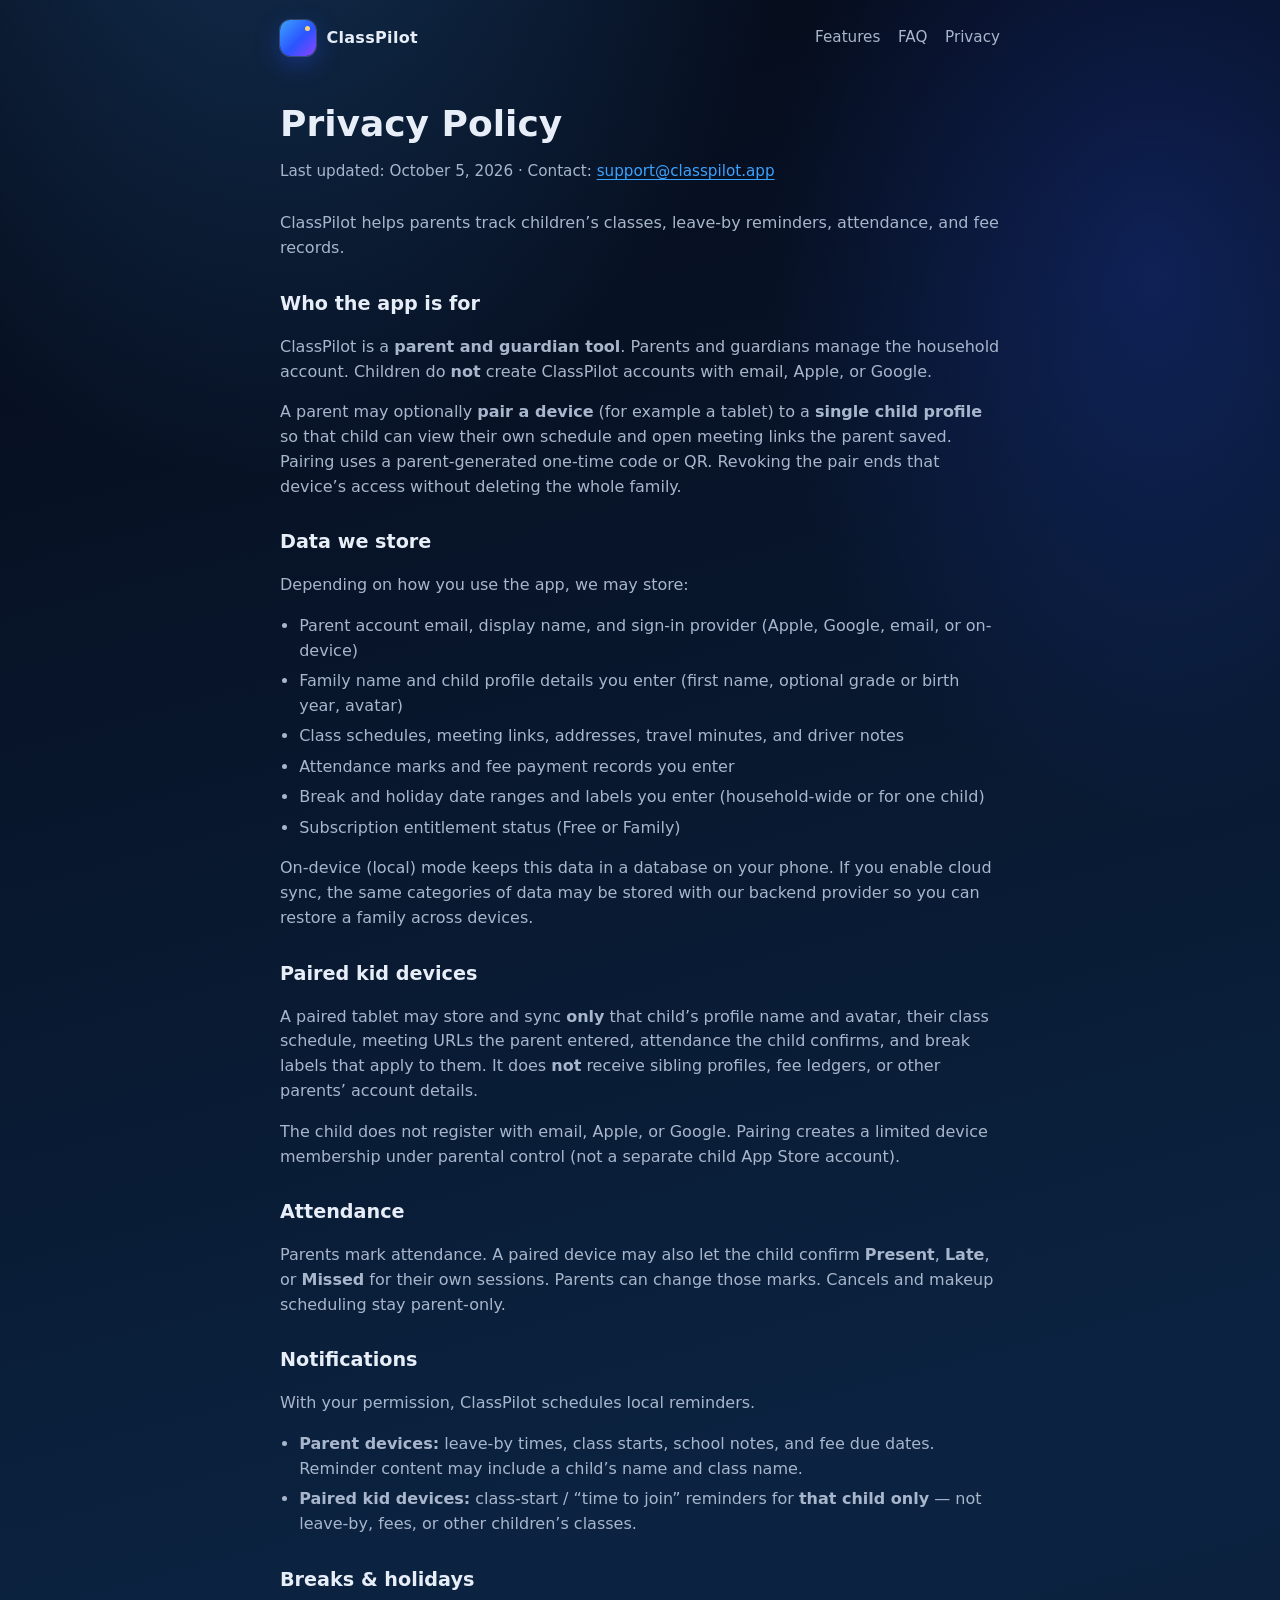
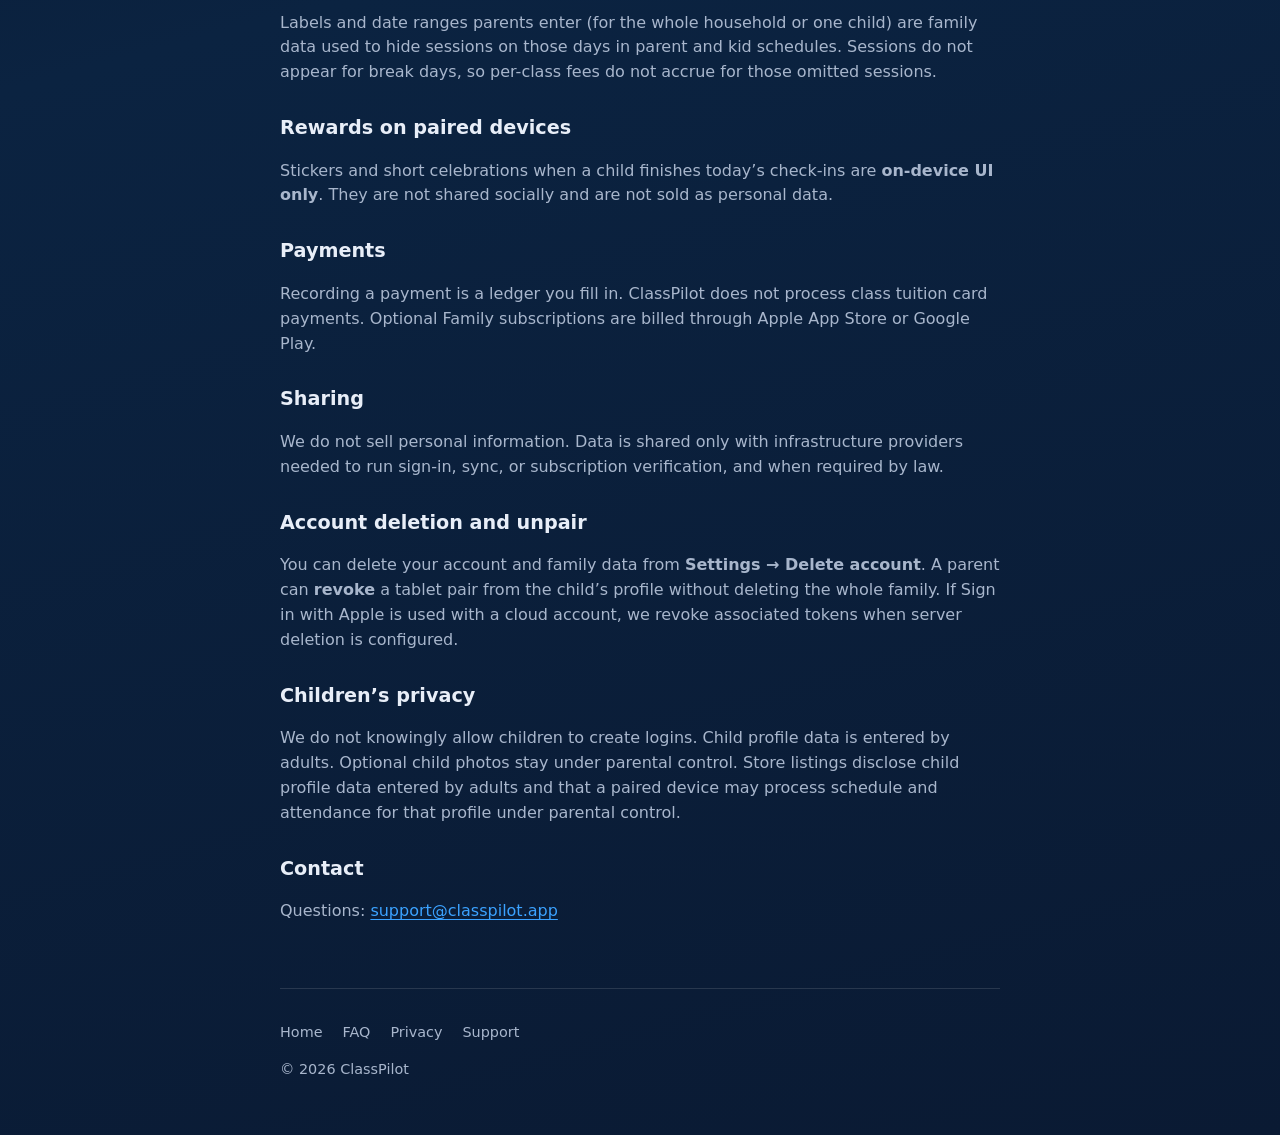
==== privacy.html @ 4e38a696 "Add ClassPilot FAQ and privacy site for Cloudflare Pages. Static marketing pages with /privacy redir" ====
<!DOCTYPE html>
<html lang="en">
  <head>
    <meta charset="utf-8" />
    <meta name="viewport" content="width=device-width, initial-scale=1" />
    <title>Privacy Policy — ClassPilot</title>
    <meta
      name="description"
      content="ClassPilot privacy policy for parents using the family class tracker."
    />
    <link rel="stylesheet" href="styles.css" />
  </head>
  <body>
    <div class="wrap">
      <header class="site-header">
        <a class="brand" href="./">
          <span class="brand-mark" aria-hidden="true"></span>
          ClassPilot
        </a>
        <nav class="nav" aria-label="Primary">
          <a href="./#features">Features</a>
          <a href="./#faq">FAQ</a>
          <a href="privacy.html">Privacy</a>
        </nav>
      </header>

      <main class="prose">
        <h1>Privacy Policy</h1>
        <p class="meta">
          Last updated: October 5, 2026 · Contact:
          <a href="mailto:support@classpilot.app">support@classpilot.app</a>
        </p>

        <p>
          ClassPilot helps parents track children’s classes, leave-by reminders,
          attendance, and fee records.
        </p>

        <h2>Who the app is for</h2>
        <p>
          ClassPilot is a <strong>parent and guardian tool</strong>. Parents and
          guardians manage the household account. Children do
          <strong>not</strong> create ClassPilot accounts with email, Apple, or Google.
        </p>
        <p>
          A parent may optionally <strong>pair a device</strong> (for example a tablet)
          to a <strong>single child profile</strong> so that child can view their own
          schedule and open meeting links the parent saved. Pairing uses a
          parent-generated one-time code or QR. Revoking the pair ends that device’s
          access without deleting the whole family.
        </p>

        <h2>Data we store</h2>
        <p>Depending on how you use the app, we may store:</p>
        <ul>
          <li>
            Parent account email, display name, and sign-in provider (Apple, Google,
            email, or on-device)
          </li>
          <li>
            Family name and child profile details you enter (first name, optional grade
            or birth year, avatar)
          </li>
          <li>
            Class schedules, meeting links, addresses, travel minutes, and driver notes
          </li>
          <li>Attendance marks and fee payment records you enter</li>
          <li>
            Break and holiday date ranges and labels you enter (household-wide or for
            one child)
          </li>
          <li>Subscription entitlement status (Free or Family)</li>
        </ul>
        <p>
          On-device (local) mode keeps this data in a database on your phone. If you
          enable cloud sync, the same categories of data may be stored with our backend
          provider so you can restore a family across devices.
        </p>

        <h2>Paired kid devices</h2>
        <p>
          A paired tablet may store and sync <strong>only</strong> that child’s profile
          name and avatar, their class schedule, meeting URLs the parent entered,
          attendance the child confirms, and break labels that apply to them. It does
          <strong>not</strong> receive sibling profiles, fee ledgers, or other parents’
          account details.
        </p>
        <p>
          The child does not register with email, Apple, or Google. Pairing creates a
          limited device membership under parental control (not a separate child App
          Store account).
        </p>

        <h2>Attendance</h2>
        <p>
          Parents mark attendance. A paired device may also let the child confirm
          <strong>Present</strong>, <strong>Late</strong>, or <strong>Missed</strong>
          for their own sessions. Parents can change those marks. Cancels and makeup
          scheduling stay parent-only.
        </p>

        <h2>Notifications</h2>
        <p>With your permission, ClassPilot schedules local reminders.</p>
        <ul>
          <li>
            <strong>Parent devices:</strong> leave-by times, class starts, school notes,
            and fee due dates. Reminder content may include a child’s name and class name.
          </li>
          <li>
            <strong>Paired kid devices:</strong> class-start / “time to join” reminders
            for <strong>that child only</strong> — not leave-by, fees, or other
            children’s classes.
          </li>
        </ul>

        <h2>Breaks &amp; holidays</h2>
        <p>
          Labels and date ranges parents enter (for the whole household or one child)
          are family data used to hide sessions on those days in parent and kid
          schedules. Sessions do not appear for break days, so per-class fees do not
          accrue for those omitted sessions.
        </p>

        <h2>Rewards on paired devices</h2>
        <p>
          Stickers and short celebrations when a child finishes today’s check-ins are
          <strong>on-device UI only</strong>. They are not shared socially and are not
          sold as personal data.
        </p>

        <h2>Payments</h2>
        <p>
          Recording a payment is a ledger you fill in. ClassPilot does not process class
          tuition card payments. Optional Family subscriptions are billed through Apple
          App Store or Google Play.
        </p>

        <h2>Sharing</h2>
        <p>
          We do not sell personal information. Data is shared only with infrastructure
          providers needed to run sign-in, sync, or subscription verification, and when
          required by law.
        </p>

        <h2>Account deletion and unpair</h2>
        <p>
          You can delete your account and family data from
          <strong>Settings → Delete account</strong>. A parent can
          <strong>revoke</strong> a tablet pair from the child’s profile without
          deleting the whole family. If Sign in with Apple is used with a cloud account,
          we revoke associated tokens when server deletion is configured.
        </p>

        <h2>Children’s privacy</h2>
        <p>
          We do not knowingly allow children to create logins. Child profile data is
          entered by adults. Optional child photos stay under parental control. Store
          listings disclose child profile data entered by adults and that a paired
          device may process schedule and attendance for that profile under parental
          control.
        </p>

        <h2>Contact</h2>
        <p>
          Questions:
          <a href="mailto:support@classpilot.app">support@classpilot.app</a>
        </p>
      </main>

      <footer class="site-footer">
        <nav aria-label="Footer">
          <a href="./">Home</a>
          <a href="./#faq">FAQ</a>
          <a href="privacy.html">Privacy</a>
          <a href="mailto:support@classpilot.app">Support</a>
        </nav>
        <p>© <span id="y"></span> ClassPilot</p>
      </footer>
    </div>
    <script>
      document.getElementById("y").textContent = new Date().getFullYear();
    </script>
  </body>
</html>
---- styles.css ----
:root {
  --navy: #0b2341;
  --deep: #050a18;
  --cyan: #3ba2ff;
  --indigo: #2a54ff;
  --gold: #ffd770;
  --teal: #14b8b5;
  --text: #e8eef8;
  --muted: #a8b6cc;
  --card: rgba(255, 255, 255, 0.06);
  --line: rgba(255, 255, 255, 0.12);
  --radius: 16px;
  --max: 720px;
  --font: "Segoe UI", system-ui, -apple-system, sans-serif;
}

*,
*::before,
*::after {
  box-sizing: border-box;
}

html {
  scroll-behavior: smooth;
}

body {
  margin: 0;
  min-height: 100vh;
  font-family: var(--font);
  color: var(--text);
  background:
    radial-gradient(ellipse 80% 50% at 20% -10%, rgba(59, 162, 255, 0.28), transparent 55%),
    radial-gradient(ellipse 60% 40% at 90% 10%, rgba(42, 84, 255, 0.22), transparent 50%),
    linear-gradient(165deg, var(--deep) 0%, var(--navy) 55%, #0a1a33 100%);
  line-height: 1.55;
}

a {
  color: var(--cyan);
  text-decoration-thickness: 1px;
  text-underline-offset: 3px;
}

a:hover {
  color: var(--gold);
}

.wrap {
  width: min(100% - 2rem, var(--max));
  margin-inline: auto;
}

.site-header {
  display: flex;
  align-items: center;
  justify-content: space-between;
  gap: 1rem;
  padding: 1.25rem 0 0.5rem;
}

.brand {
  display: inline-flex;
  align-items: center;
  gap: 0.65rem;
  color: var(--text);
  text-decoration: none;
  font-weight: 700;
  letter-spacing: 0.02em;
}

.brand-mark {
  width: 2.25rem;
  height: 2.25rem;
  border-radius: 0.65rem;
  background:
    linear-gradient(135deg, var(--cyan), var(--indigo) 55%, #8e44ff);
  box-shadow: 0 0 0 1px rgba(255, 255, 255, 0.15), 0 8px 24px rgba(42, 84, 255, 0.35);
  position: relative;
}

.brand-mark::after {
  content: "";
  position: absolute;
  top: 0.35rem;
  right: 0.35rem;
  width: 0.35rem;
  height: 0.35rem;
  border-radius: 50%;
  background: var(--gold);
}

.nav {
  display: flex;
  flex-wrap: wrap;
  gap: 0.85rem 1.1rem;
  font-size: 0.95rem;
}

.nav a {
  color: var(--muted);
  text-decoration: none;
}

.nav a:hover {
  color: var(--text);
}

.hero {
  padding: 3.5rem 0 2.5rem;
}

.hero h1 {
  margin: 0 0 0.75rem;
  font-size: clamp(2rem, 5vw, 2.75rem);
  line-height: 1.15;
  letter-spacing: -0.02em;
}

.tagline {
  margin: 0 0 1.5rem;
  max-width: 34ch;
  color: var(--muted);
  font-size: 1.1rem;
}

.cta-row {
  display: flex;
  flex-wrap: wrap;
  gap: 0.75rem;
}

.btn {
  display: inline-flex;
  align-items: center;
  justify-content: center;
  padding: 0.7rem 1.15rem;
  border-radius: 14px;
  font-weight: 600;
  text-decoration: none;
  border: 1px solid transparent;
  transition: transform 0.15s ease, background 0.15s ease;
}

.btn:hover {
  transform: translateY(-1px);
  color: var(--text);
}

.btn-primary {
  background: linear-gradient(135deg, var(--cyan), var(--indigo));
  color: #fff;
}

.btn-ghost {
  background: var(--card);
  border-color: var(--line);
  color: var(--text);
}

.section {
  padding: 2rem 0;
  border-top: 1px solid var(--line);
}

.section h2 {
  margin: 0 0 0.35rem;
  font-size: 1.45rem;
  letter-spacing: -0.01em;
}

.section-lead {
  margin: 0 0 1.25rem;
  color: var(--muted);
}

.features {
  list-style: none;
  margin: 0;
  padding: 0;
  display: grid;
  gap: 0.75rem;
}

.features li {
  padding: 0.9rem 1rem;
  border-radius: var(--radius);
  background: var(--card);
  border: 1px solid var(--line);
}

.features strong {
  display: block;
  margin-bottom: 0.15rem;
  color: #fff;
}

.features span {
  color: var(--muted);
  font-size: 0.95rem;
}

.faq details {
  border: 1px solid var(--line);
  border-radius: var(--radius);
  background: var(--card);
  padding: 0.85rem 1rem;
  margin-bottom: 0.65rem;
}

.faq summary {
  cursor: pointer;
  font-weight: 600;
  list-style-position: outside;
}

.faq details[open] summary {
  margin-bottom: 0.5rem;
  color: var(--cyan);
}

.faq p {
  margin: 0;
  color: var(--muted);
}

.site-footer {
  padding: 2rem 0 2.5rem;
  border-top: 1px solid var(--line);
  color: var(--muted);
  font-size: 0.9rem;
}

.site-footer nav {
  display: flex;
  flex-wrap: wrap;
  gap: 0.75rem 1.25rem;
  margin-bottom: 0.75rem;
}

.site-footer a {
  color: var(--muted);
  text-decoration: none;
}

.site-footer a:hover {
  color: var(--text);
}

/* Privacy page */
.prose {
  padding: 2rem 0 3rem;
}

.prose h1 {
  margin: 0 0 0.5rem;
  font-size: clamp(1.75rem, 4vw, 2.25rem);
}

.prose .meta {
  color: var(--muted);
  margin: 0 0 1.75rem;
  font-size: 0.95rem;
}

.prose h2 {
  margin: 1.75rem 0 0.5rem;
  font-size: 1.2rem;
}

.prose p,
.prose li {
  color: var(--muted);
}

.prose ul {
  padding-left: 1.2rem;
}

.prose li {
  margin-bottom: 0.35rem;
}
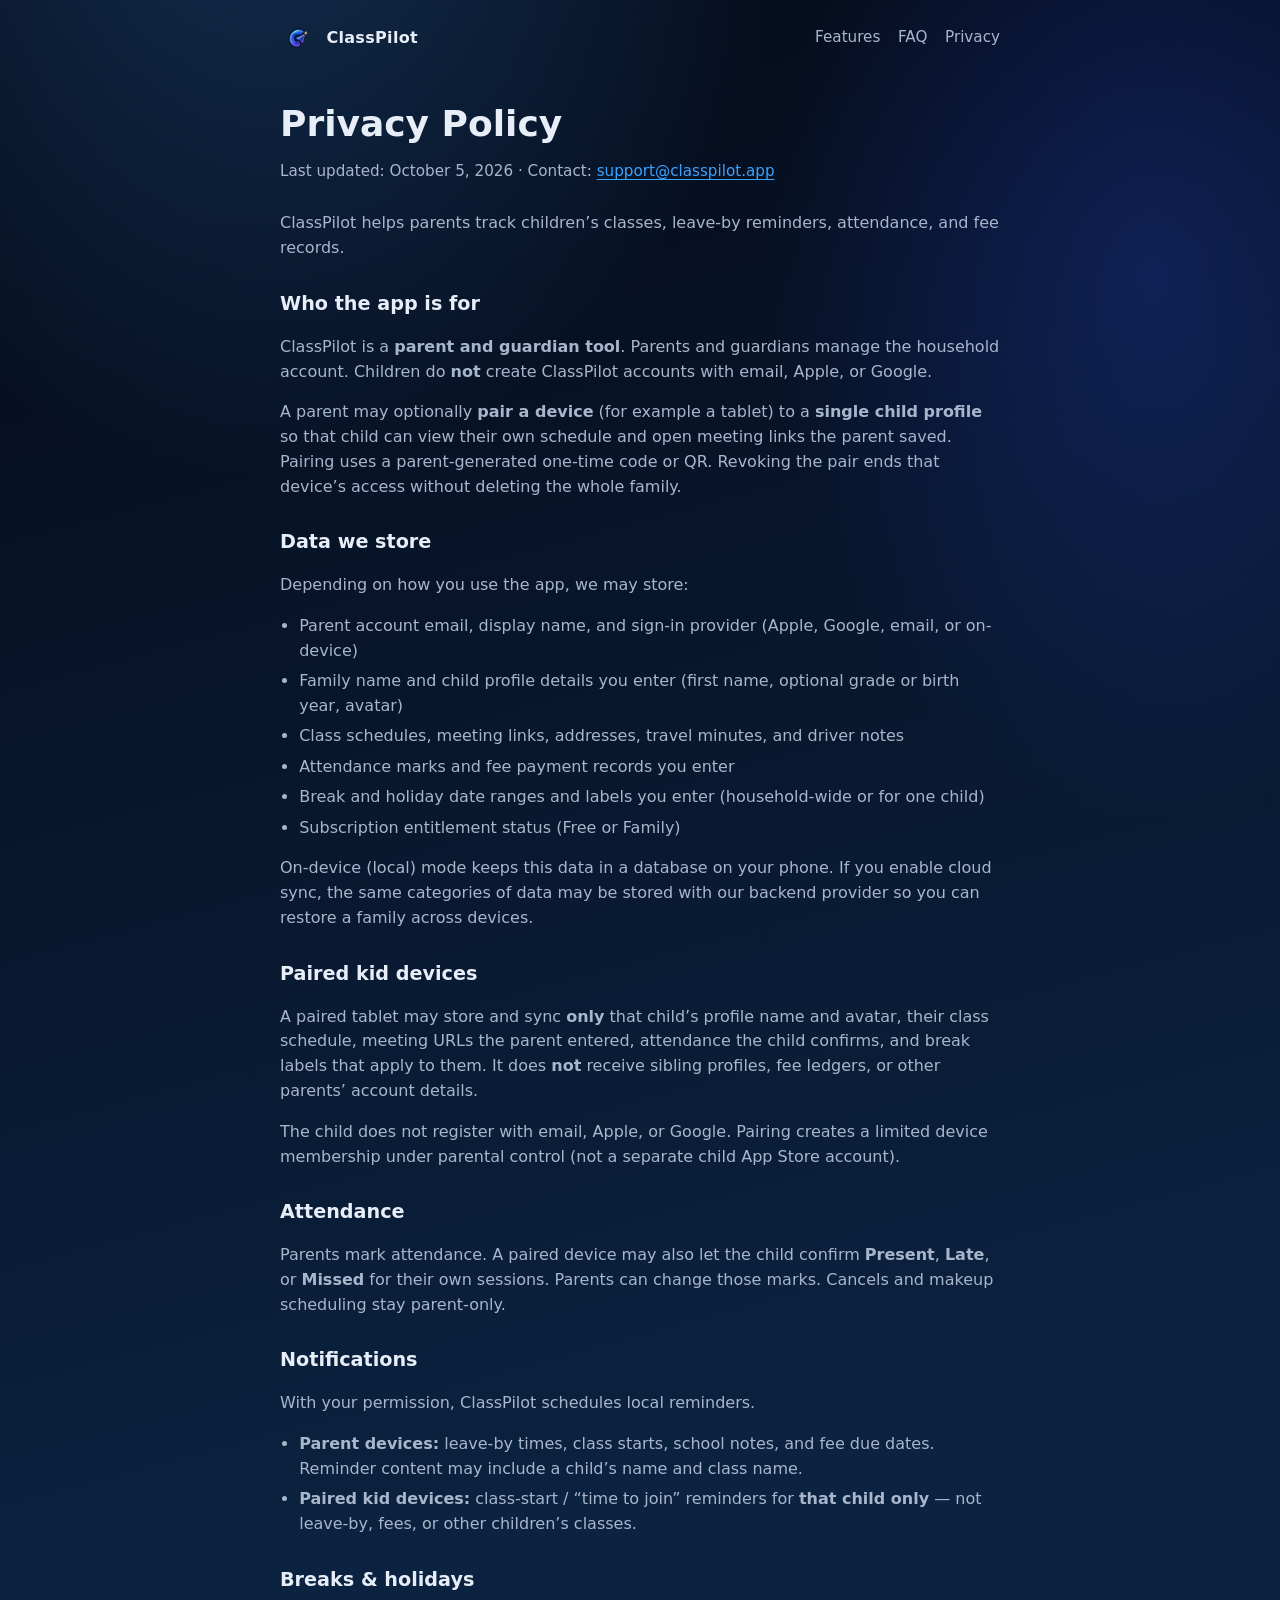
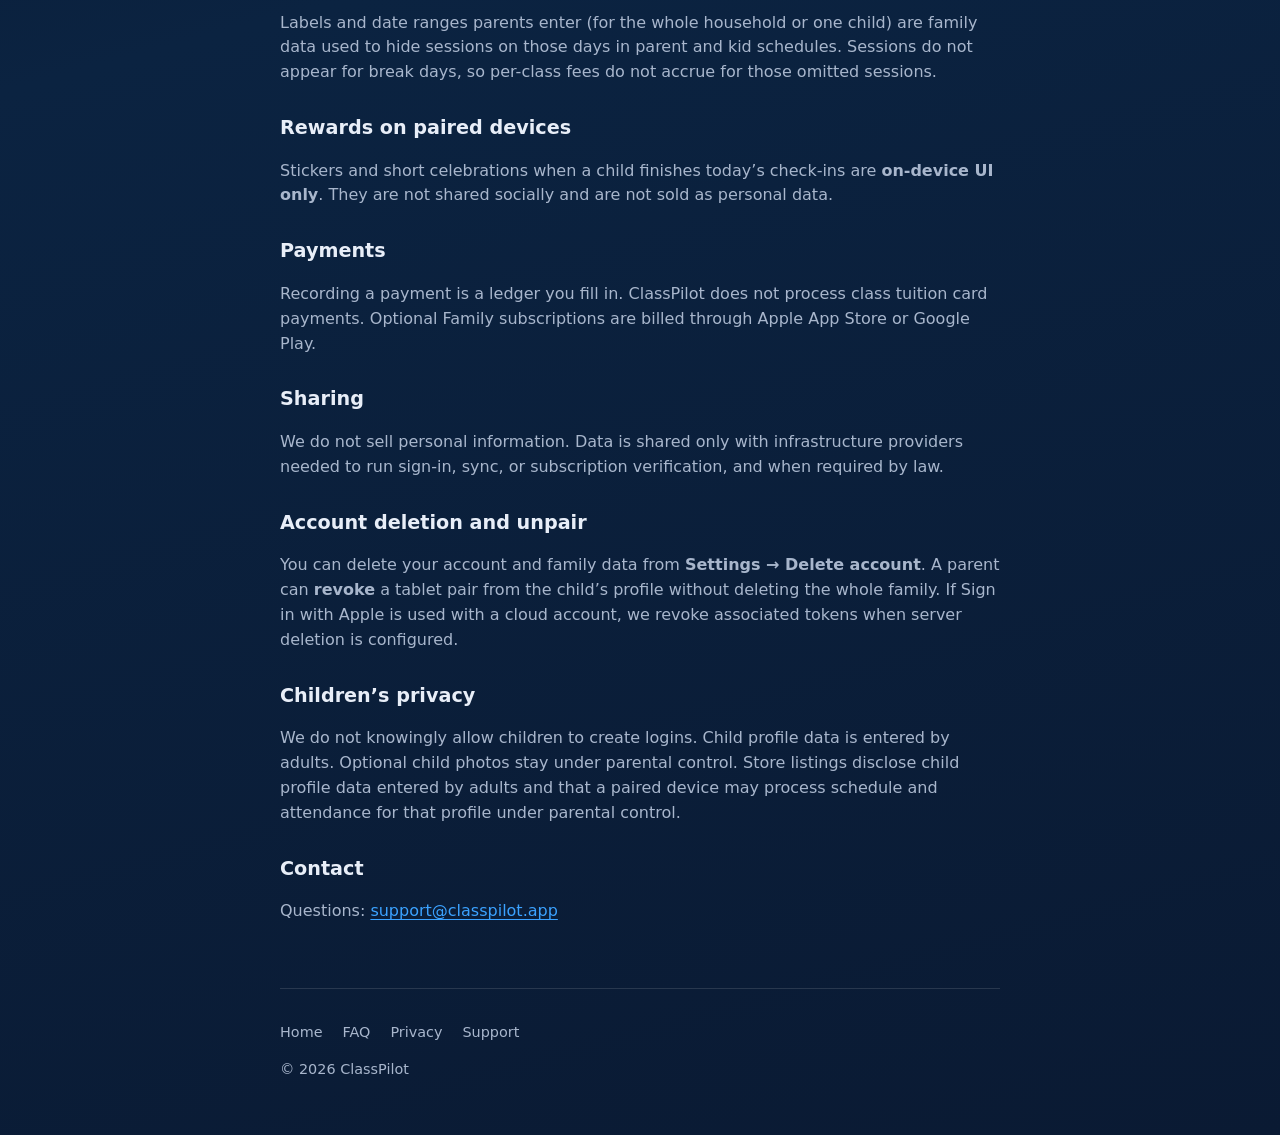
==== commit c0b74547: "Use the real ClassPilot app mark on the marketing site. Replace the CSS placeholder brand square wit" ====
--- a/privacy.html
+++ b/privacy.html
@@ -8,13 +8,21 @@
       name="description"
       content="ClassPilot privacy policy for parents using the family class tracker."
     />
+    <link rel="icon" href="favicon.png" type="image/png" />
+    <link rel="apple-touch-icon" href="icons/app-icon-180.png" />
     <link rel="stylesheet" href="styles.css" />
   </head>
   <body>
     <div class="wrap">
       <header class="site-header">
         <a class="brand" href="./">
-          <span class="brand-mark" aria-hidden="true"></span>
+          <img
+            class="brand-mark"
+            src="icons/mark.png"
+            width="36"
+            height="36"
+            alt=""
+          />
           ClassPilot
         </a>
         <nav class="nav" aria-label="Primary">
--- a/styles.css
+++ b/styles.css
@@ -72,22 +72,9 @@
 .brand-mark {
   width: 2.25rem;
   height: 2.25rem;
-  border-radius: 0.65rem;
-  background:
-    linear-gradient(135deg, var(--cyan), var(--indigo) 55%, #8e44ff);
-  box-shadow: 0 0 0 1px rgba(255, 255, 255, 0.15), 0 8px 24px rgba(42, 84, 255, 0.35);
-  position: relative;
-}
-
-.brand-mark::after {
-  content: "";
-  position: absolute;
-  top: 0.35rem;
-  right: 0.35rem;
-  width: 0.35rem;
-  height: 0.35rem;
-  border-radius: 50%;
-  background: var(--gold);
+  display: block;
+  object-fit: contain;
+  flex-shrink: 0;
 }
 
 .nav {
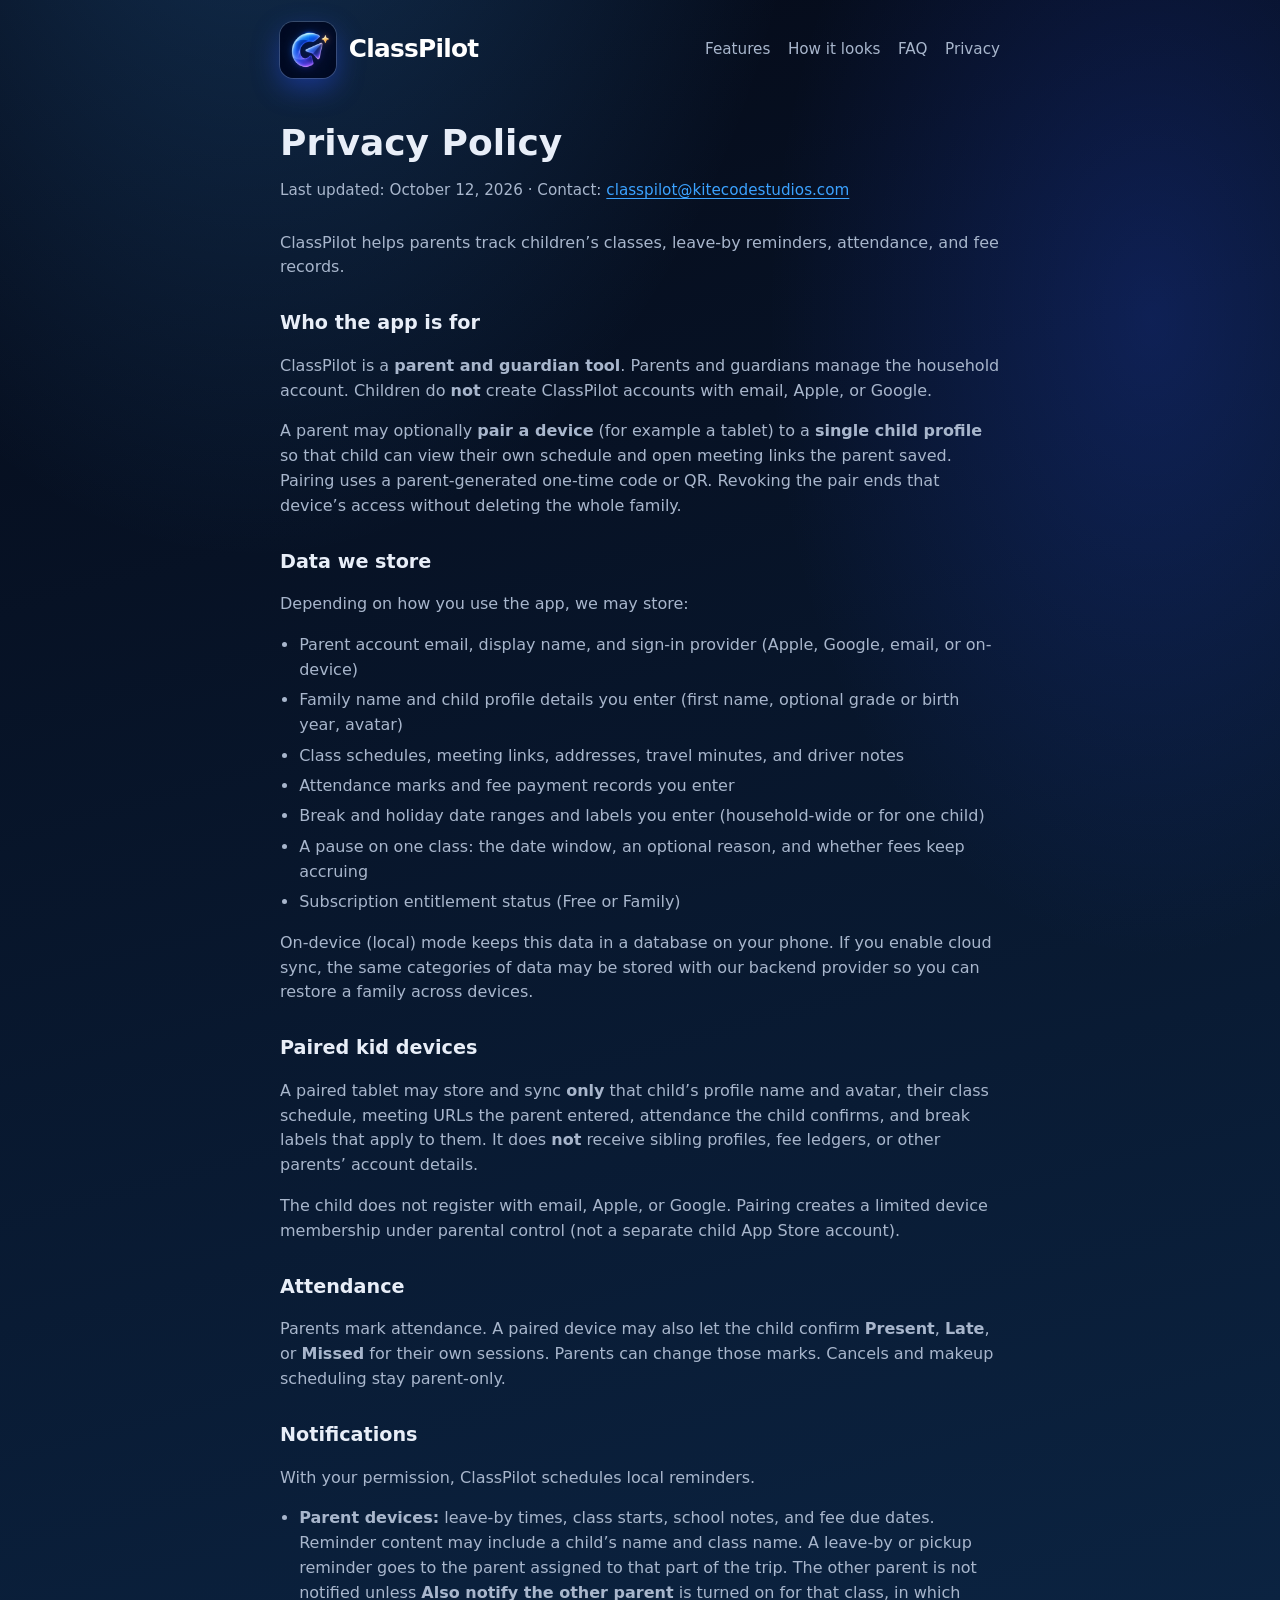
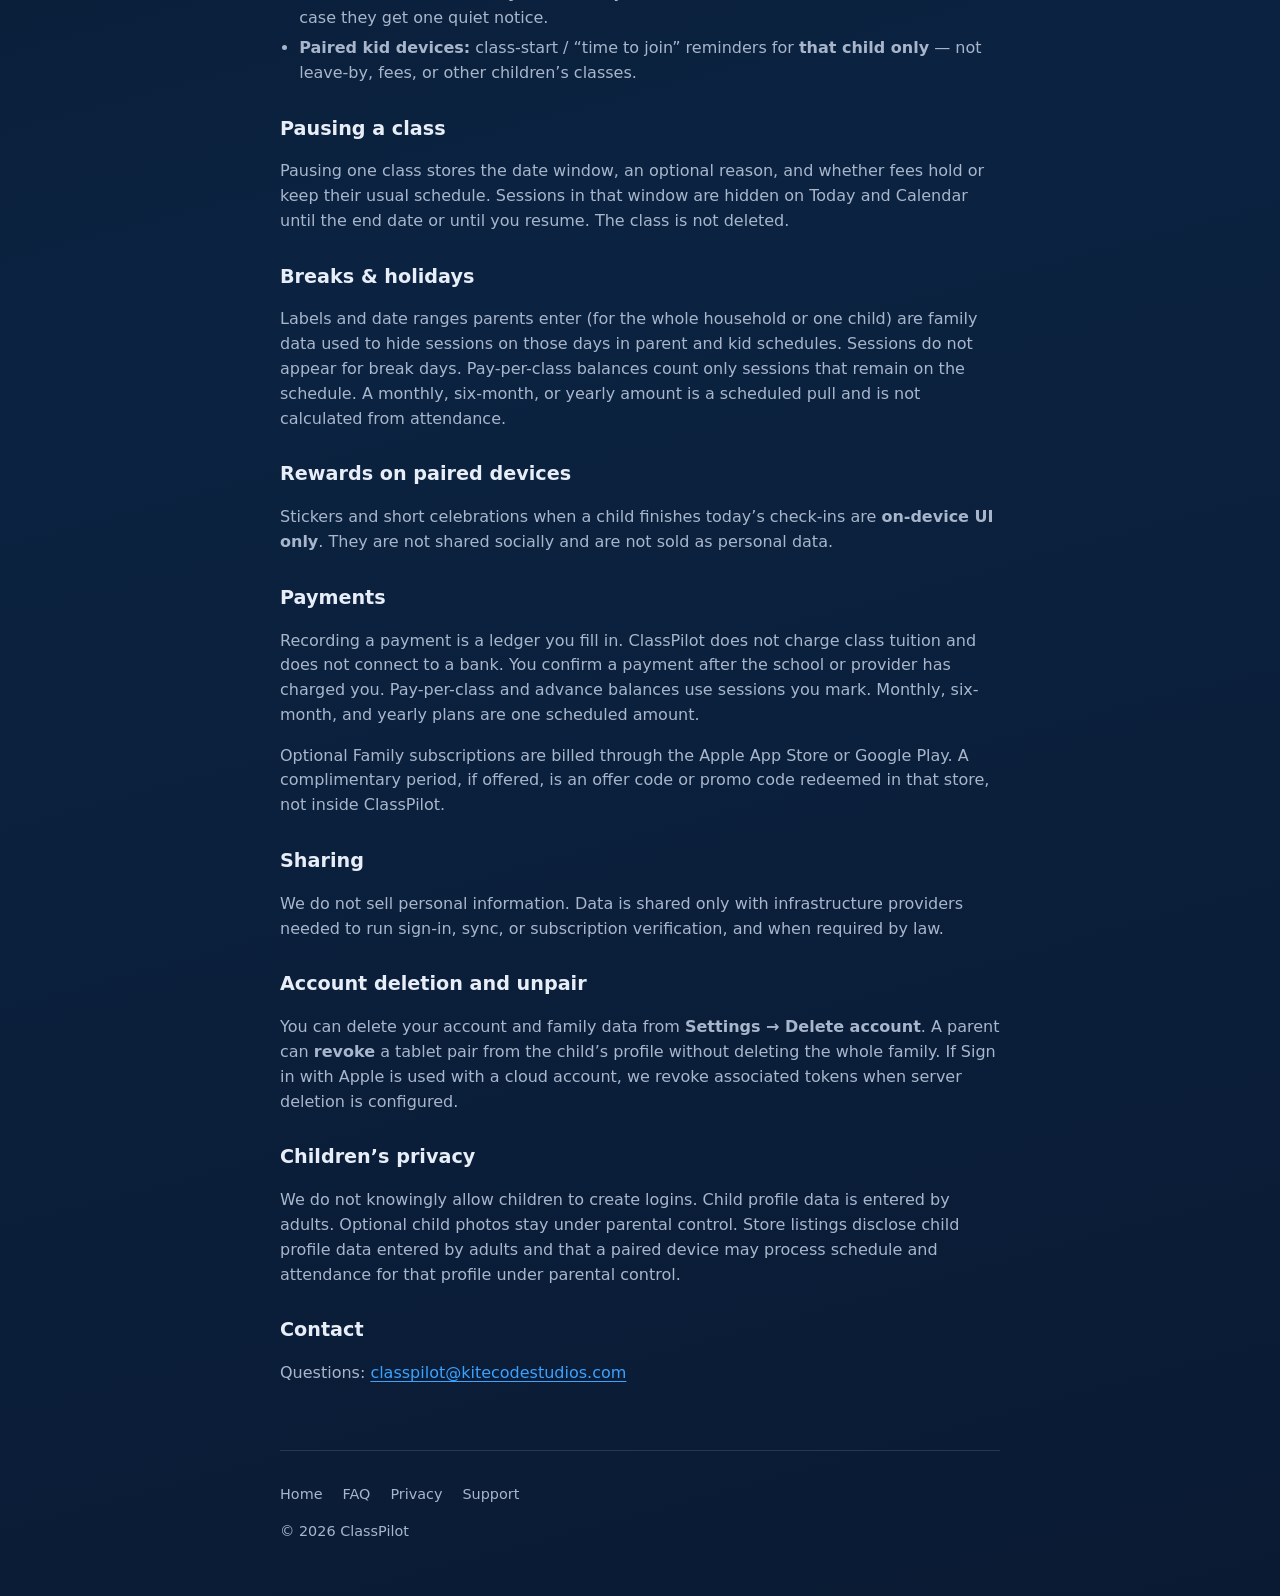
==== commit 4a768453: "Show pause and holidays on the public FAQ and privacy page. The site now matches the app: one-child " ====
--- a/privacy.html
+++ b/privacy.html
@@ -18,15 +18,16 @@
         <a class="brand" href="./">
           <img
             class="brand-mark"
-            src="icons/mark.png"
-            width="36"
-            height="36"
+            src="icons/app-icon-180.png"
+            width="56"
+            height="56"
             alt=""
           />
-          ClassPilot
+          <span class="brand-name">ClassPilot</span>
         </a>
         <nav class="nav" aria-label="Primary">
           <a href="./#features">Features</a>
+          <a href="./#look">How it looks</a>
           <a href="./#faq">FAQ</a>
           <a href="privacy.html">Privacy</a>
         </nav>
@@ -35,8 +36,8 @@
       <main class="prose">
         <h1>Privacy Policy</h1>
         <p class="meta">
-          Last updated: October 5, 2026 · Contact:
-          <a href="mailto:support@classpilot.app">support@classpilot.app</a>
+          Last updated: October 12, 2026 · Contact:
+          <a href="mailto:classpilot@kitecodestudios.com">classpilot@kitecodestudios.com</a>
         </p>
 
         <p>
@@ -77,6 +78,10 @@
             Break and holiday date ranges and labels you enter (household-wide or for
             one child)
           </li>
+          <li>
+            A pause on one class: the date window, an optional reason, and whether fees
+            keep accruing
+          </li>
           <li>Subscription entitlement status (Free or Family)</li>
         </ul>
         <p>
@@ -112,7 +117,11 @@
         <ul>
           <li>
             <strong>Parent devices:</strong> leave-by times, class starts, school notes,
-            and fee due dates. Reminder content may include a child’s name and class name.
+            and fee due dates. Reminder content may include a child’s name and class
+            name. A leave-by or pickup reminder goes to the parent assigned to that
+            part of the trip. The other parent is not notified unless
+            <strong>Also notify the other parent</strong> is turned on for that class,
+            in which case they get one quiet notice.
           </li>
           <li>
             <strong>Paired kid devices:</strong> class-start / “time to join” reminders
@@ -121,12 +130,21 @@
           </li>
         </ul>
 
+        <h2>Pausing a class</h2>
+        <p>
+          Pausing one class stores the date window, an optional reason, and whether
+          fees hold or keep their usual schedule. Sessions in that window are hidden on
+          Today and Calendar until the end date or until you resume. The class is not
+          deleted.
+        </p>
+
         <h2>Breaks &amp; holidays</h2>
         <p>
           Labels and date ranges parents enter (for the whole household or one child)
           are family data used to hide sessions on those days in parent and kid
-          schedules. Sessions do not appear for break days, so per-class fees do not
-          accrue for those omitted sessions.
+          schedules. Sessions do not appear for break days. Pay-per-class balances
+          count only sessions that remain on the schedule. A monthly, six-month, or
+          yearly amount is a scheduled pull and is not calculated from attendance.
         </p>
 
         <h2>Rewards on paired devices</h2>
@@ -138,9 +156,16 @@
 
         <h2>Payments</h2>
         <p>
-          Recording a payment is a ledger you fill in. ClassPilot does not process class
-          tuition card payments. Optional Family subscriptions are billed through Apple
-          App Store or Google Play.
+          Recording a payment is a ledger you fill in. ClassPilot does not charge class
+          tuition and does not connect to a bank. You confirm a payment after the
+          school or provider has charged you. Pay-per-class and advance balances use
+          sessions you mark. Monthly, six-month, and yearly plans are one scheduled
+          amount.
+        </p>
+        <p>
+          Optional Family subscriptions are billed through the Apple App Store or
+          Google Play. A complimentary period, if offered, is an offer code or promo
+          code redeemed in that store, not inside ClassPilot.
         </p>
 
         <h2>Sharing</h2>
@@ -171,7 +196,7 @@
         <h2>Contact</h2>
         <p>
           Questions:
-          <a href="mailto:support@classpilot.app">support@classpilot.app</a>
+          <a href="mailto:classpilot@kitecodestudios.com">classpilot@kitecodestudios.com</a>
         </p>
       </main>
 
@@ -180,7 +205,7 @@
           <a href="./">Home</a>
           <a href="./#faq">FAQ</a>
           <a href="privacy.html">Privacy</a>
-          <a href="mailto:support@classpilot.app">Support</a>
+          <a href="mailto:classpilot@kitecodestudios.com">Support</a>
         </nav>
         <p>© <span id="y"></span> ClassPilot</p>
       </footer>
--- a/styles.css
+++ b/styles.css
@@ -55,26 +55,40 @@
   display: flex;
   align-items: center;
   justify-content: space-between;
-  gap: 1rem;
-  padding: 1.25rem 0 0.5rem;
+  gap: 1rem 1.25rem;
+  flex-wrap: wrap;
+  padding: 1.35rem 0 0.35rem;
 }
 
 .brand {
   display: inline-flex;
   align-items: center;
-  gap: 0.65rem;
-  color: var(--text);
+  gap: 0.8rem;
+  color: #fff;
   text-decoration: none;
-  font-weight: 700;
-  letter-spacing: 0.02em;
+}
+
+.brand:hover {
+  color: #fff;
 }
 
 .brand-mark {
-  width: 2.25rem;
-  height: 2.25rem;
+  width: 3.5rem;
+  height: 3.5rem;
   display: block;
-  object-fit: contain;
+  object-fit: cover;
   flex-shrink: 0;
+  border-radius: 0.85rem;
+  box-shadow:
+    0 0 0 1px rgba(255, 255, 255, 0.16),
+    0 10px 28px rgba(42, 84, 255, 0.42);
+}
+
+.brand-name {
+  font-size: 1.55rem;
+  font-weight: 800;
+  letter-spacing: -0.03em;
+  line-height: 1;
 }
 
 .nav {
@@ -187,6 +201,48 @@
   font-size: 0.95rem;
 }
 
+.looks {
+  display: grid;
+  grid-template-columns: repeat(3, minmax(0, 1fr));
+  gap: 0.85rem;
+  margin: 0;
+}
+
+.looks figure {
+  margin: 0;
+}
+
+.looks img {
+  display: block;
+  width: 100%;
+  height: auto;
+  border-radius: 18px;
+  border: 1px solid var(--line);
+  background: #fff;
+}
+
+.looks figcaption {
+  margin-top: 0.45rem;
+  color: var(--muted);
+  font-size: 0.85rem;
+  text-align: center;
+}
+
+@media (max-width: 640px) {
+  .looks {
+    grid-template-columns: none;
+    grid-auto-flow: column;
+    grid-auto-columns: 68%;
+    overflow-x: auto;
+    scroll-snap-type: x mandatory;
+    padding-bottom: 0.35rem;
+  }
+
+  .looks figure {
+    scroll-snap-align: start;
+  }
+}
+
 .faq details {
   border: 1px solid var(--line);
   border-radius: var(--radius);
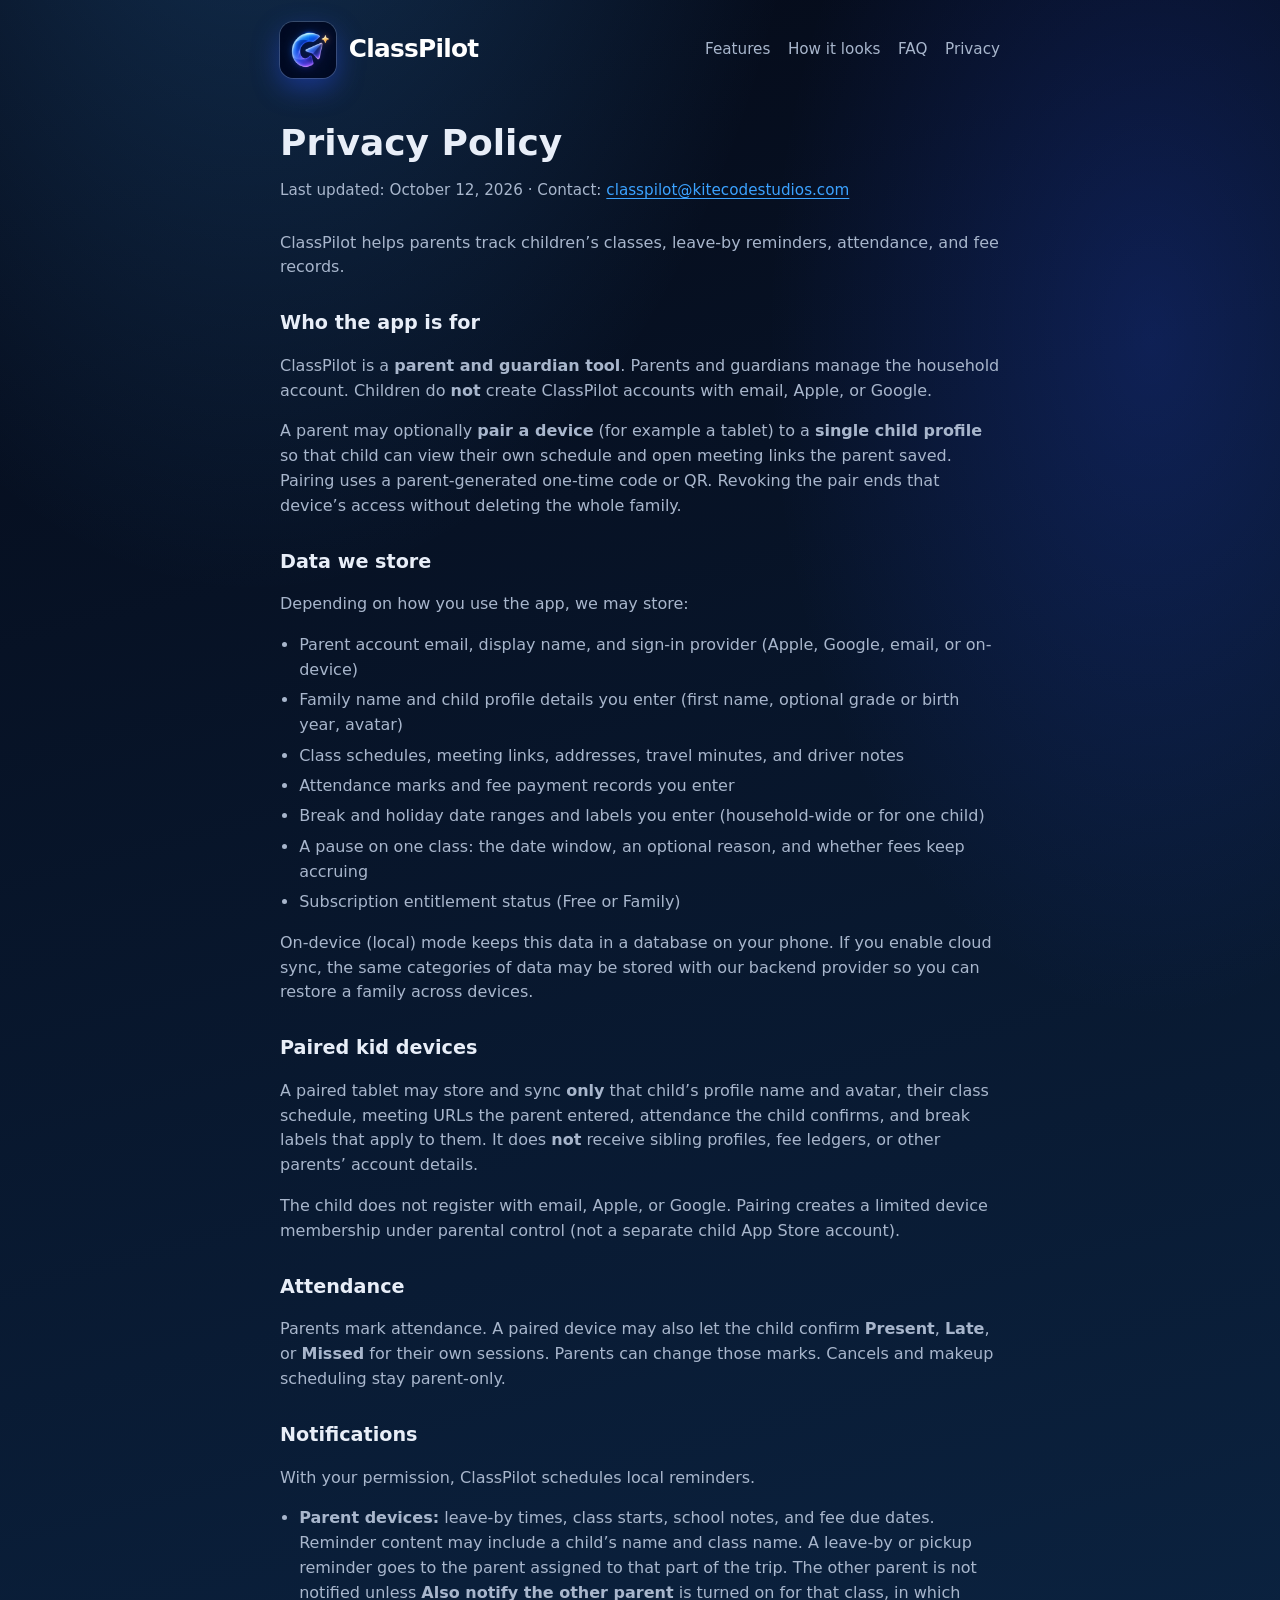
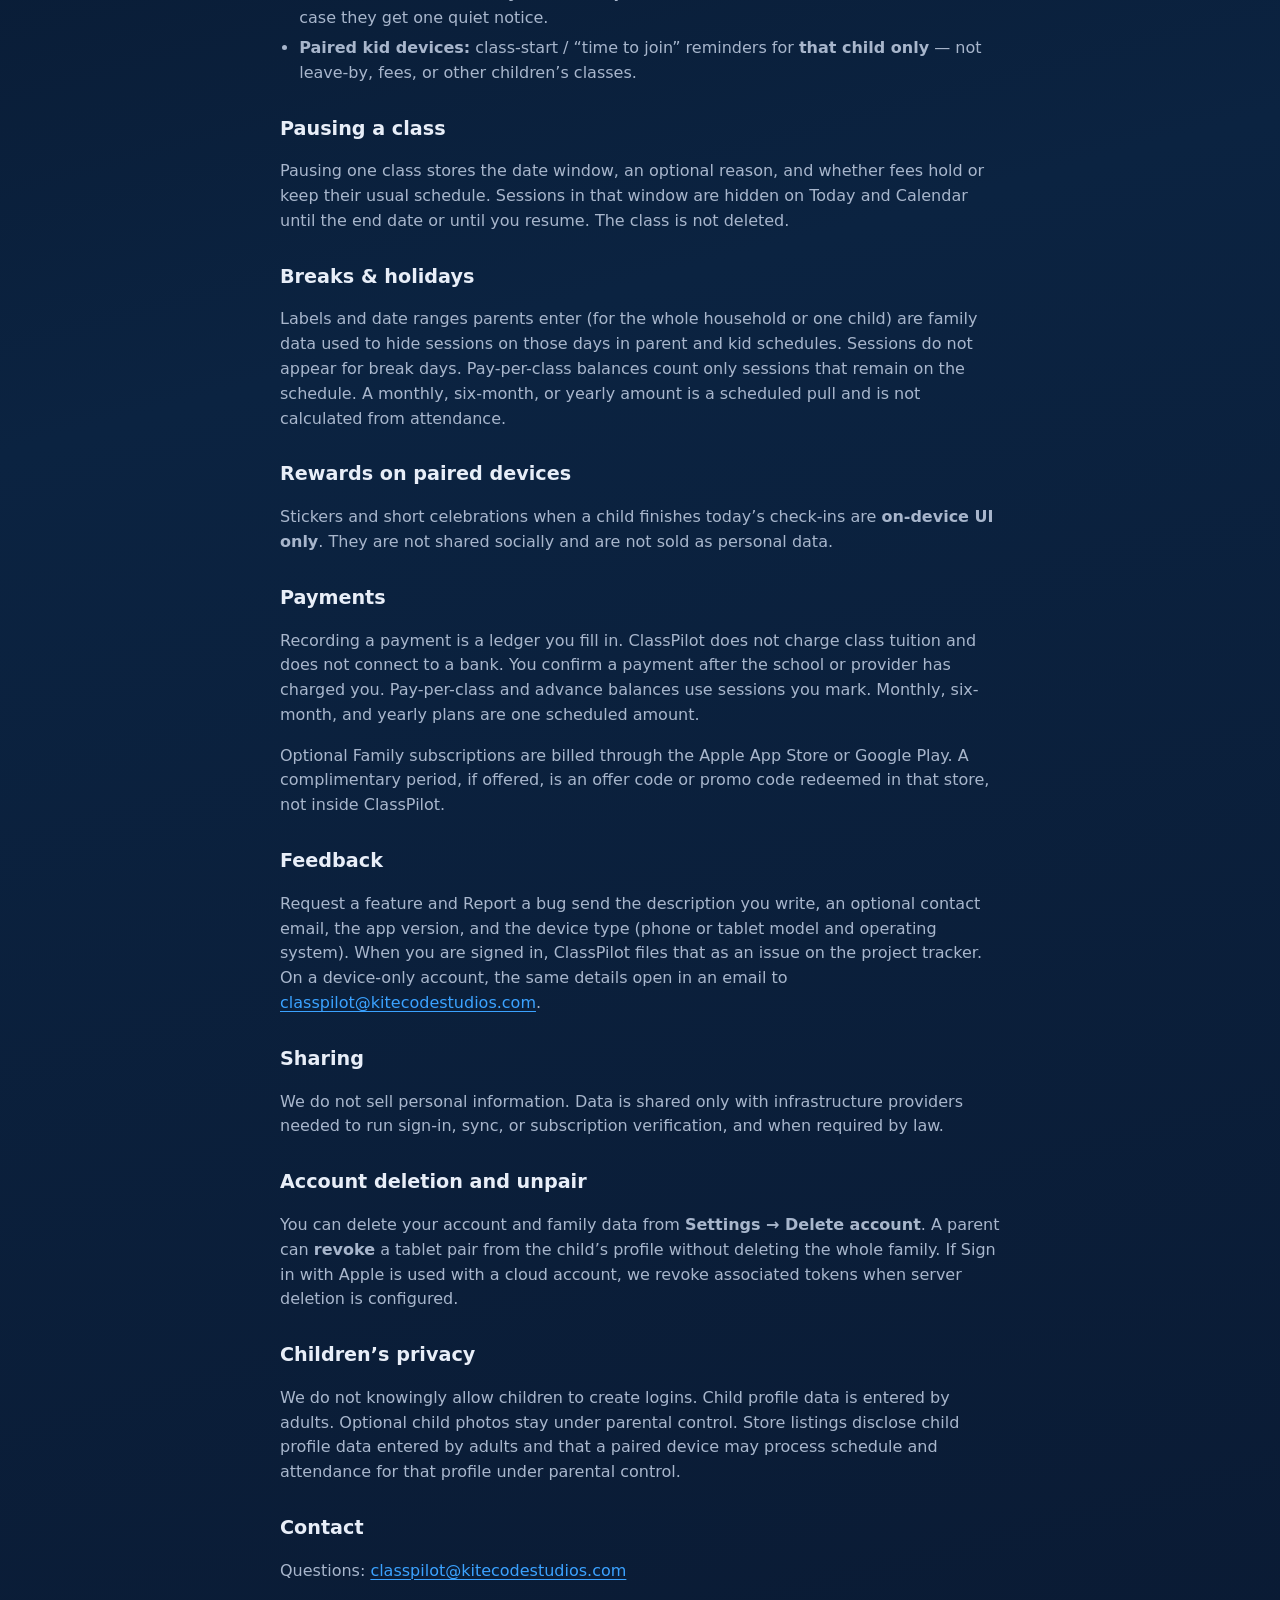
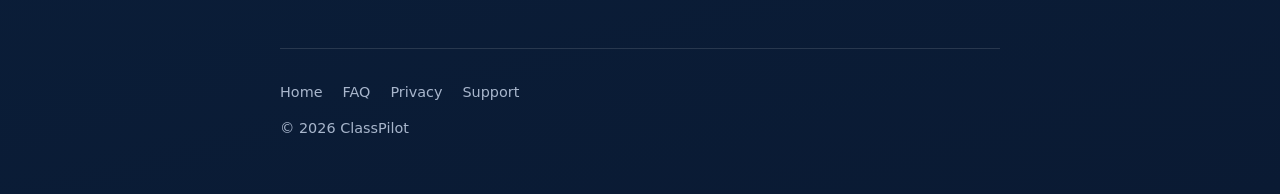
==== commit b24fec0b: "Describe calendar export and what feedback reports include." ====
--- a/privacy.html
+++ b/privacy.html
@@ -168,6 +168,16 @@
           code redeemed in that store, not inside ClassPilot.
         </p>
 
+        <h2>Feedback</h2>
+        <p>
+          Request a feature and Report a bug send the description you write, an
+          optional contact email, the app version, and the device type (phone or
+          tablet model and operating system). When you are signed in, ClassPilot
+          files that as an issue on the project tracker. On a device-only account,
+          the same details open in an email to
+          <a href="mailto:classpilot@kitecodestudios.com">classpilot@kitecodestudios.com</a>.
+        </p>
+
         <h2>Sharing</h2>
         <p>
           We do not sell personal information. Data is shared only with infrastructure
